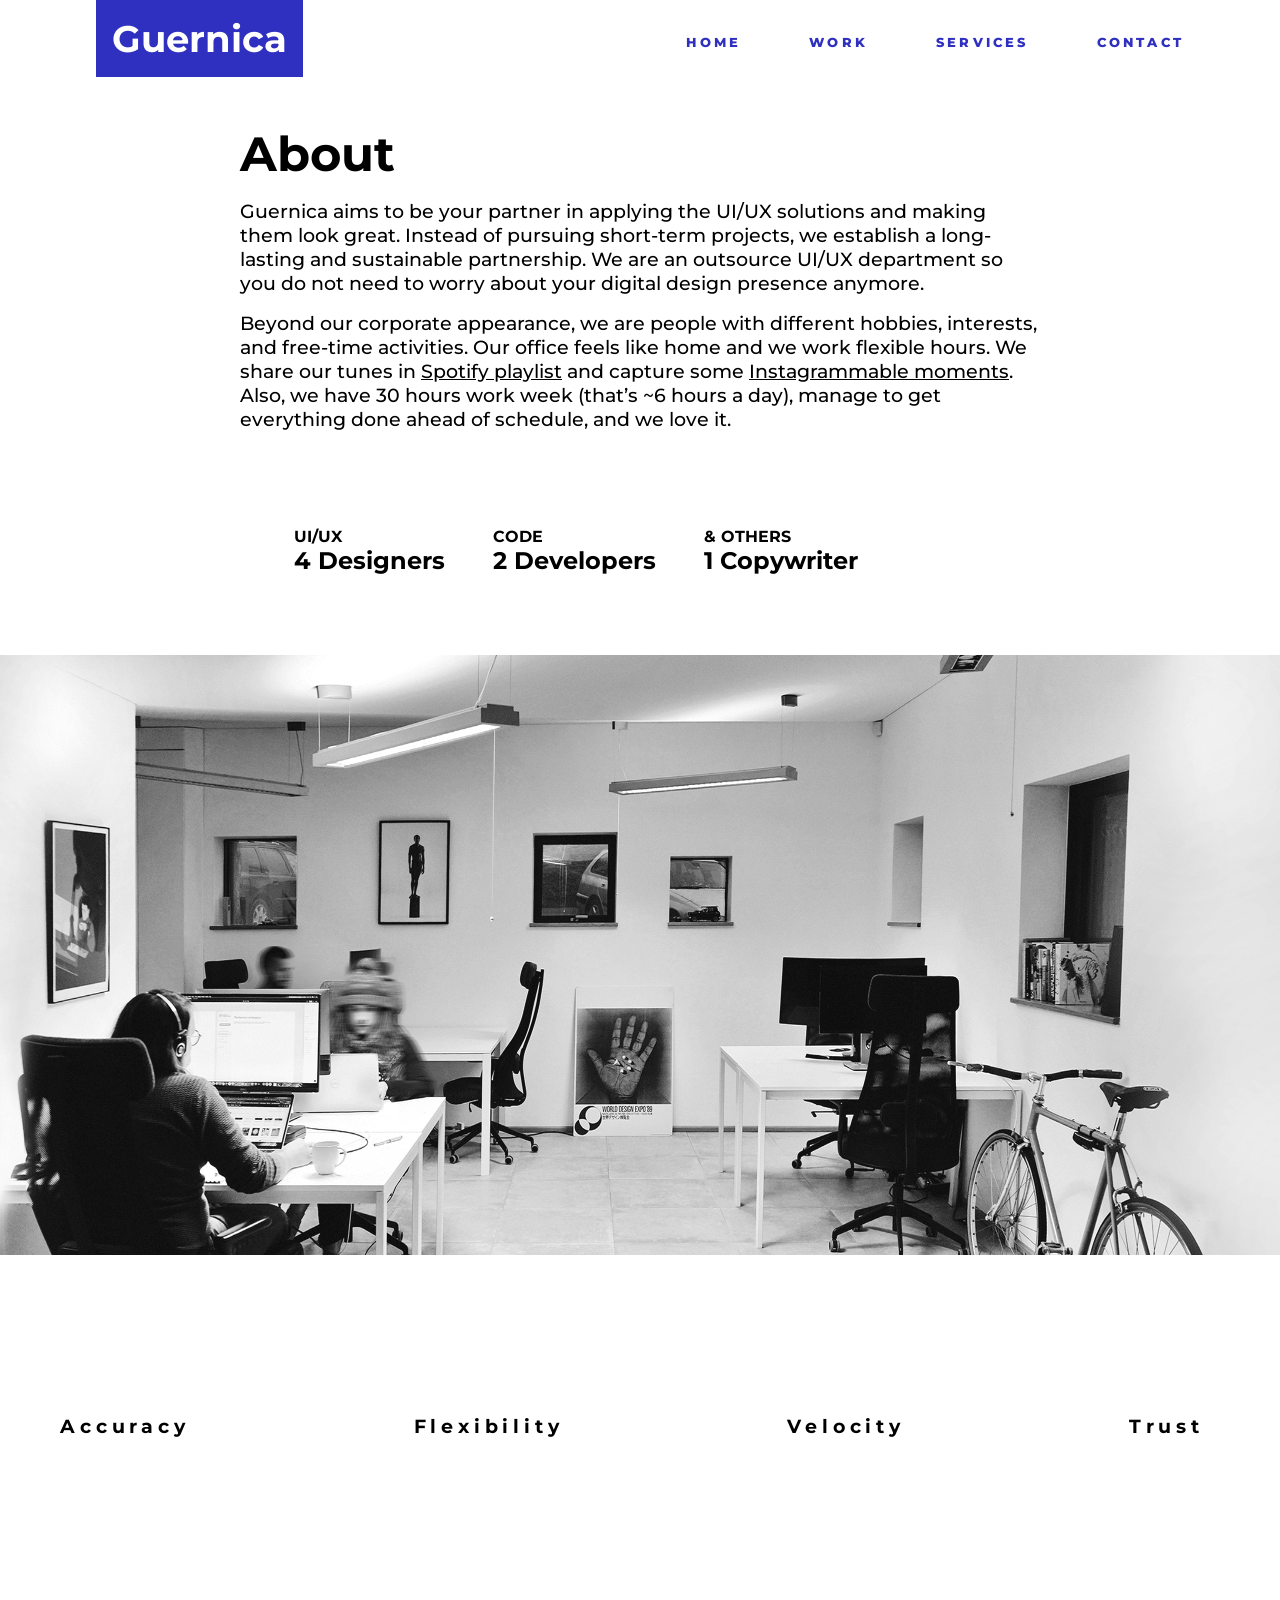
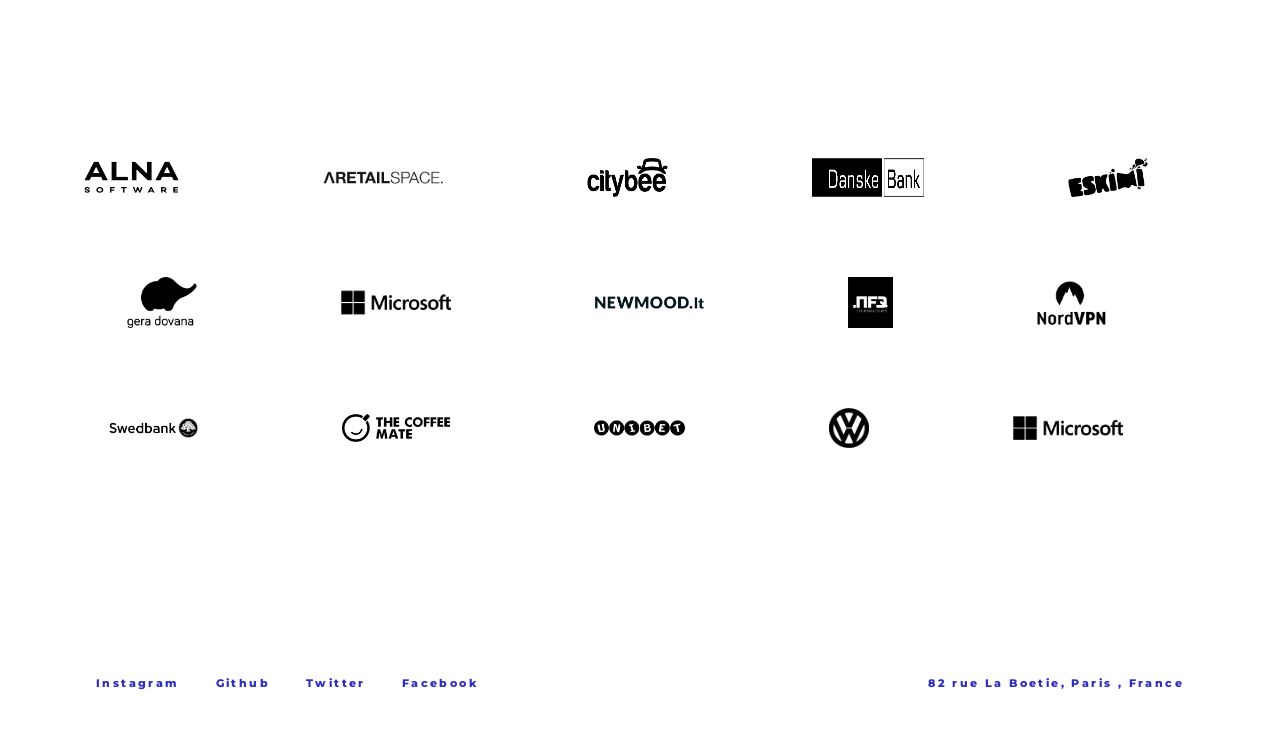
==== about.html @ c2fb76b7 "Initial Commit" ====
<!DOCTYPE html>
<html lang="en">
  <head>
    <meta charset="UTF-8" />
    <meta name="viewport" content="width=device-width, initial-scale=1.0" />
    <title>About</title>
    <link rel="preconnect" href="https://fonts.gstatic.com" />
    <link
      href="https://fonts.googleapis.com/css2?family=Montserrat:wght@300&display=swap"
      rel="stylesheet"
    />
    <link rel="stylesheet" href="./css/style.css" />
    <link rel="stylesheet" href="./css/utilities.css" />
    <link rel="stylesheet" href="./css/animations.css" />
  </head>

  <body>
    <header>
      <nav class="nav flex">
        <div class="logo">
          <h3>Guernica</h3>
        </div>
        <div class="links">
          <a class="b-link" href="home.html">Home</a>
          <a class="b-link" href="work.html">Work</a>
          <a class="b-link" href="services.html">Services</a>
          <a class="b-link" href="contact.html">Contact</a>
        </div>
      </nav>
    </header>
    <section class="main flex">
      <div class="about">
        <h1 id="about-heading" class="from-right">About</h1>
        <p class="from-left">
          Guernica aims to be your partner in applying the UI/UX solutions and
          making them look great. Instead of pursuing short-term projects, we
          establish a long-lasting and sustainable partnership. We are an
          outsource UI/UX department so you do not need to worry about your
          digital design presence anymore.
        </p>

        <p class="from-right">
          Beyond our corporate appearance, we are people with different hobbies,
          interests, and free-time activities. Our office feels like home and we
          work flexible hours. We share our tunes in
          <span> <a href="#">Spotify playlist</a></span> and capture some
          <span><a href="#">Instagrammable moments</a></span
          >. Also, we have 30 hours work week (that’s ~6 hours a day), manage to
          get everything done ahead of schedule, and we love it.
        </p>
      </div>
      <div class="team flex from-bottom">
        <div class="team-data">
          <h4>UI/UX</h4>
          <h2>4 Designers</h2>
        </div>
        <div class="team-data">
          <h4>CODE</h4>
          <h2>2 Developers</h2>
        </div>
        <div class="team-data">
          <h4>& OTHERS</h4>
          <h2>1 Copywriter</h2>
        </div>
      </div>
      <img id="about-img" src="./img/about.png" class="from-right" />
      <div class="pillars flex">
        <div class="accuracy">
          <h3>Accuracy</h3>
        </div>
        <div class="flexibility">
          <h3>Flexibility</h3>
        </div>
        <div class="velocity">
          <h3>Velocity</h3>
        </div>
        <div class="trust">
          <h3>Trust</h3>
        </div>
      </div>
    </section>
    <div class="brands-main">
      <div class="brand-1 flex flex-center from-bottom">
        <img src="./icons/alna.svg" alt="" />
        <img src="./icons/aretailspace.svg" alt="" />
        <img src="./icons/citybee.svg" alt="" />
        <img src="./icons/danskebank.svg" alt="" />
        <img src="./icons/eskimi.svg" alt="" />
      </div>
      <div class="brand-2 flex flex-center from-bottom">
        <img src="./icons/geradovana.svg" alt="" />
        <img src="./icons/microsoft.svg" alt="" />
        <img src="./icons/newmood.svg" alt="" />
        <img src="./icons/nfq@2x.svg" alt="" />
        <img src="./icons/nordvpn.svg" alt="" />
      </div>
      <div class="brand-3 flex flex-center from-bottom">
        <img src="./icons/swedbank.svg" alt="" />
        <img src="./icons/thecoffeemate.svg" alt="" />
        <img src="./icons/unibet.svg" alt="" />
        <img src="./icons/vw.svg" alt="" />
        <img src="./icons/microsoft.svg" alt="" />
      </div>
    </div>
    <footer class="flex">
      <div class="left">
        <a href="#">Instagram</a>
        <a href="#">Github</a>
        <a href="#">Twitter</a>
        <a href="#">Facebook</a>
      </div>
      <div class="right">
        <a href="#"> 82 rue La Boetie, Paris , France </a>
      </div>
    </footer>
  </body>
</html>
---- css/style.css ----
* {
  margin: 0;
  padding: 0;
  box-sizing: border-box;
  font-family: "Montserrat", sans-serif;
}
:root {
  --primary: rgb(48, 48, 192);
  --secondary: black;
  --pillars: rgb(79, 79, 236);
  --nav-load-time: 1000ms;
}
nav {
  animation: nav-load var(--nav-load-time) ease-out;
}
.main {
  flex-direction: column;
  align-items: center;
}

.logo {
  background: var(--primary);
  color: white;
  font-size: 2rem;
  margin-left: 6rem;
  /* text-transform: uppercase; */
}
.logo h3 {
  padding: 1rem;
}
.links {
  margin-right: 6rem;
  margin-top: 2rem;
  word-spacing: 4rem;
}

.heading h1 {
  font-size: 5rem;
  margin-top: 12rem;
  color: var(--primary);
}
.work-btn {
  margin-top: 2rem;
}

footer {
  margin-top: 14rem;
  margin-bottom: 4rem;
  animation: footer-load var(--nav-load-time) ease-out;
}
.left {
  margin-left: 6rem;
  word-spacing: 2rem;
}
footer a {
  text-decoration: none;

  font-size: 0.7rem;

  font-weight: 800;
  color: var(--primary);
  letter-spacing: 0.15rem;
  transition: all 0.5s cubic-bezier(1, 0, 0.58, 0.97);
  position: relative;
}

footer a::before {
  position: absolute;
  content: "";
  width: 100%;
  height: 0.07rem;
  left: 0;
  top: 0.5rem;
  background-color: var(--primary);
  visibility: hidden;
  transform: scaleX(0);
  transition: all 0.5s ease-in-out;
  transform-origin: left;
}

footer a:hover:before {
  visibility: visible;
  transform: scaleX(1);
}
.right {
  margin-right: 6rem;
}

#main-heading {
  animation: type 3s ease-in;
  overflow: hidden;
  white-space: nowrap;
}

/**CONTACT*******************************************************************************************/

.office {
  margin-bottom: -7rem;
}

.office img {
  height: 35rem;
  width: 80rem;
}

.info {
  margin-bottom: 5rem;
  margin-top: 4rem;
}

.contact {
  margin-left: -42rem;
  margin-top: 8rem;
}
.contact h1 {
  font-size: 4rem;
}

.c-main h5 {
  margin-top: 2rem;
  text-transform: uppercase;
  margin-bottom: 0.5rem;
}

.c-left {
  margin-left: -29rem;
}
.c-right {
  margin-right: -36rem;
}

.contact h5 {
  margin-top: 4rem;
}

.link {
  text-decoration: none;
  position: relative;
  color: black;
}

.link::before {
  position: absolute;
  content: "";
  width: 100%;
  height: 0.09rem;
  left: 0;
  top: 0.8rem;
  background-color: black;
  visibility: hidden;
  transform: scaleX(0);
  transition: all 0.5s ease-in-out;
  transform-origin: left;
}

#add::before {
  top: 00.9rem;
}

.link:hover::before {
  visibility: visible;
  transform: scaleX(1);
}
#guernica {
  text-decoration: none;
  position: relative;
  color: black;
}

#guernica::before {
  position: absolute;
  content: "";
  width: 100%;
  height: 0.09rem;
  left: 0;
  top: 1.1rem;
  background-color: black;
  visibility: hidden;
  transform: scaleX(0);
  transition: all 0.5s ease-in-out;
  transform-origin: left;
}

#guernica:hover::before {
  visibility: visible;
  transform: scaleX(1);
}

/**WORK********************************************************************************************/
.card-wrapper {
  display: grid;
  grid-template-columns: repeat(3, 1fr);
  justify-items: space-between;
}
.card-wrapper .card {
  justify-content: center;
  margin-left: 3.5rem;

  width: 23rem;
  height: 23rem;
  margin-top: 8rem;
}
.card-wrapper .card img {
  width: 22rem;
  height: 22rem;
  z-index: 1000;
  transition: all 0.3s ease-in-out;
}
.card-wrapper .card h4 {
  margin-top: 1rem;
  margin-left: 1rem;
}
.card-wrapper .card h2 {
  margin-top: 0.3rem;
  margin-left: 1rem;
}
.card .img:hover img {
  width: 24rem;
  height: 24rem;
}
#work-heading {
  font-size: 4rem;
  margin-left: 5rem;
  margin-top: 4rem;
  transition: all 0.3s ease-in-out;
}
#work-heading:hover {
  color: var(--primary);
}
/**ABOUT page****************************************************************************************/
#about-heading {
  font-size: 3rem;
  transition: all 0.3s ease-in-out;
  margin-top: 3rem;
  margin-left: 15rem;
}
#about-heading:hover {
  color: var(--primary);
}

.about p {
  margin-left: 15rem;
  margin-right: 15rem;
  margin-top: 1rem;
  font-size: 1.2rem;
  font-weight: 500;
}
.about p span a {
  color: black;
  transition: underline 0.3s ease-in-out;
}
.about p span a:hover {
  text-decoration: none;
  color: var(--primary);
  font-weight: 600;
}

.team {
  margin-top: 6rem;
  margin-left: -5rem;
}
.team-data {
  margin-right: 3rem;
}
#about-img {
  margin-top: 5rem;
  width: 1400px;
  height: 600px;
}

.pillars {
  margin-top: 10rem;
  margin-left: -15rem;
}
.pillars div {
  margin-left: 14rem;
  letter-spacing: 0.3rem;
  font-family: serif;
}
.brands-main {
  margin-right: -6rem;
  margin-top: 15rem;
}
.brands-main img {
  margin-right: 9rem;
  margin-top: 5rem;
}
.brand-1 {
  margin-top: 5rem;
}
/**** pillars ***/
.accuracy h3 {
  position: relative;
}
.accuracy h3::before {
  position: absolute;
  content: "Even though digital solutions may look magical, there is no magic in creating them. Here at Guernica governing principle is in-depth strategic thinking. We begin by scanning the relevant field, and search for every opportunity to shine. We do not ask, what makes a great design. Instead we look for an answer, how it contributes to your business’ growth and goals.";
  width: 300%;
  height: 600%;
  left: -4rem;
  top: 3rem;
  visibility: hidden;
  transform: scaleY(0);
  transition: all 0.5s ease-in-out;
  transform-origin: top;
  color: black;
  border: 2px solid var(--pillars);
  font-size: 0.8rem;
  letter-spacing: 0.1rem;
  padding: 0.5rem;
  color: white;

  background: var(--pillars);
  font-weight: 500;
}
.accuracy h3:hover::before {
  visibility: visible;
  transform: scaleY(1);
}
.flexibility h3 {
  position: relative;
}
.flexibility h3::before {
  position: absolute;
  content: "You have a website? Great. A mobile app? Splendid. Digital strategy? Even better. Nevertheless, all of those solutions work if a certain level of integration is achieved. This challenge is best handled by a team of professionals, working in a variety of fields and seeing every aspect of digital universe as a part of a greater whole.";
  width: 270%;
  height: 600%;
  left: -4rem;
  top: 3rem;
  visibility: hidden;
  transform: scaleY(0);
  transition: all 0.5s ease-in-out;
  transform-origin: top;
  color: black;
  border: 2px solid var(--pillars);
  font-size: 0.8rem;
  letter-spacing: 0.1rem;
  padding: 0.5rem;
  color: white;

  background: var(--pillars);
  font-weight: 500;
}
.flexibility h3:hover::before {
  visibility: visible;
  transform: scaleY(1);
}
.velocity h3 {
  position: relative;
}
.velocity h3::before {
  position: absolute;
  content: "Whether time is objective reality or a side effect of quantum entropy, we complete our projects on time. Some of us begin our day at 6 A.M., others finish long after the sunset. When the problem arises, we are always here to help. Deadline is also a strict commitment at Guernica.";
  width: 300%;
  height: 450%;
  left: -4rem;
  top: 3rem;
  visibility: hidden;
  transform: scaleY(0);
  transition: all 0.5s ease-in-out;
  transform-origin: top;
  color: black;
  border: 2px solid var(--pillars);
  font-size: 0.8rem;
  letter-spacing: 0.1rem;
  padding: 0.5rem;
  color: white;

  background: var(--pillars);
  font-weight: 500;
}
.velocity h3:hover::before {
  visibility: visible;
  transform: scaleY(1);
}
.trust h3 {
  position: relative;
}
.trust h3::before {
  position: absolute;
  content: "The client-agency relationship is a two-way alliance. We are committed to our clients' products, and keep all their secrets. We convert the latter into a well-designed mobile app, website or other digital solution. The partnership does not end with the last steps of testing – reviews and revisions are a part of our culture.";
  width: 400%;
  height: 700%;
  left: -4rem;
  top: 3rem;
  visibility: hidden;
  transform: scaleY(0);
  transition: all 0.5s ease-in-out;
  transform-origin: top;
  color: black;
  border: 2px solid var(--pillars);
  font-size: 0.8rem;
  letter-spacing: 0.1rem;
  padding: 0.5rem;
  color: white;

  background: var(--pillars);
  font-weight: 500;
}
.trust h3:hover::before {
  visibility: visible;
  transform: scaleY(1);
}
/***SERVICES Page***********************************************************************************/
#services-heading {
  font-size: 3rem;
  transition: all 0.3s ease-in-out;
  margin-top: 7rem;
  margin-left: -30rem;
  /* text-transform: uppercase; */
}
#services-heading:hover {
  color: var(--primary);
}

.list ol {
  margin-left: -15rem;
  margin-top: 3rem;
}
.list ol li {
  color: black;

  text-decoration: none;
  position: relative;
  font-size: 1.2rem;
  font-weight: 700;
}

.list ol li::before {
  position: absolute;
  content: "";
  width: 37.5rem;
  height: 0.1rem;
  left: 0;
  top: 1.3rem;
  background-color: var(--primary);
  visibility: hidden;
  transform: scaleX(0);
  transition: all 0.5s ease-in-out;
  transform-origin: left;
}
.list ol li:hover::before {
  visibility: visible;
  transform: scaleX(1);
}
.list ol li:hover {
  color: var(--primary);
}

.list ol li::after {
  position: absolute;
  content: "♥withAccuracyFlexibilityVelocityTrust♥";
  width: 100%;
  height: 100%;
  left: 15rem;
  top: 0;
  visibility: hidden;
  transform: scaleX(0);
  transition: all 0.8s ease-in-out;
  transform-origin: left;
  color: black;
}
.list ol li:hover::after {
  visibility: visible;
  transform: scaleX(1);
}
#hr {
  margin-top: 5rem;
}
.contact-btn {
  margin-top: 2rem;
  margin-bottom: 2rem;
}
.contact-btn h1 {
  margin-left: 19rem;
  transition: all 0.3s ease-in-out;
}
.contact-btn button {
  margin-right: 19rem;
}
.contact-btn h1:hover {
  color: var(--primary);
}
---- css/utilities.css ----
.flex {
  display: flex;
  justify-content: space-between;
}
.flex-center {
  justify-content: center;
  /* align-items: flex-start; */
}

/**BLINK**/
.b-link {
  text-decoration: none;
  position: relative;
  color: var(--primary);

  word-spacing: 4rem;
  text-decoration: none;
  text-transform: uppercase;
  font-size: 0.8rem;
  font-weight: 800;
  letter-spacing: 0.2rem;
}

.b-link::before {
  position: absolute;
  content: "";
  width: 100%;
  height: 0.07rem;
  left: 0;
  top: 0.5rem;
  background-color: var(--primary);
  visibility: hidden;
  transform: scaleX(0);
  transition: all 0.5s ease-in-out;
  transform-origin: left;
}
.b-link:hover::before {
  visibility: visible;
  transform: scaleX(1);
}

/**btn**/
.btn {
  width: 10rem;
  height: 3rem;
  border: 0.1rem solid var(--primary);
  color: var(--primary);
  background: white;
  font-weight: 800;
  text-transform: uppercase;
  position: relative;
}

.btn::before {
  content: "";
  position: absolute;
  top: 0;
  left: 0;
  bottom: 0;
  right: 0;
  background-color: var(--primary);
  z-index: -1;

  transition: transform 0.5s ease-in-out;
  transform: scaleX(0);
  transform-origin: left;
}

.btn {
  transition: transform 0.4s ease-in-out;
  z-index: 1;
}
.btn:hover::before {
  transform: scaleX(1);
}
.btn:hover {
  color: white;
}
---- css/animations.css ----
@keyframes nav-load {
  0% {
    transform: translateY(-100%);
  }
  100% {
    transform: translateY(0%);
  }
}

@keyframes footer-load {
  0% {
    transform: translateY(500%);
  }
  100% {
    transform: translateY(0%);
  }
}
@keyframes type {
  0% {
    width: 0ch;
  }
  100% {
    width: 20ch;
  }
}
@keyframes from-left {
  0% {
    transform: translateX(-450%);
  }
  100% {
    transform: translateX(0%);
  }
}
@keyframes from-bottom {
  0% {
    transform: translateY(500%);
  }
  100% {
    transform: translateY(0%);
  }
}

@keyframes from-right {
  0% {
    transform: translateX(150%);
  }
  100% {
    transform: translateX(0%);
  }
}

.from-left {
  animation: from-left 2s ease-in-out;
}
.from-right {
  animation: from-right 2s ease-in-out;
}

.from-bottom {
  animation: from-bottom 2s ease-in-out;
}
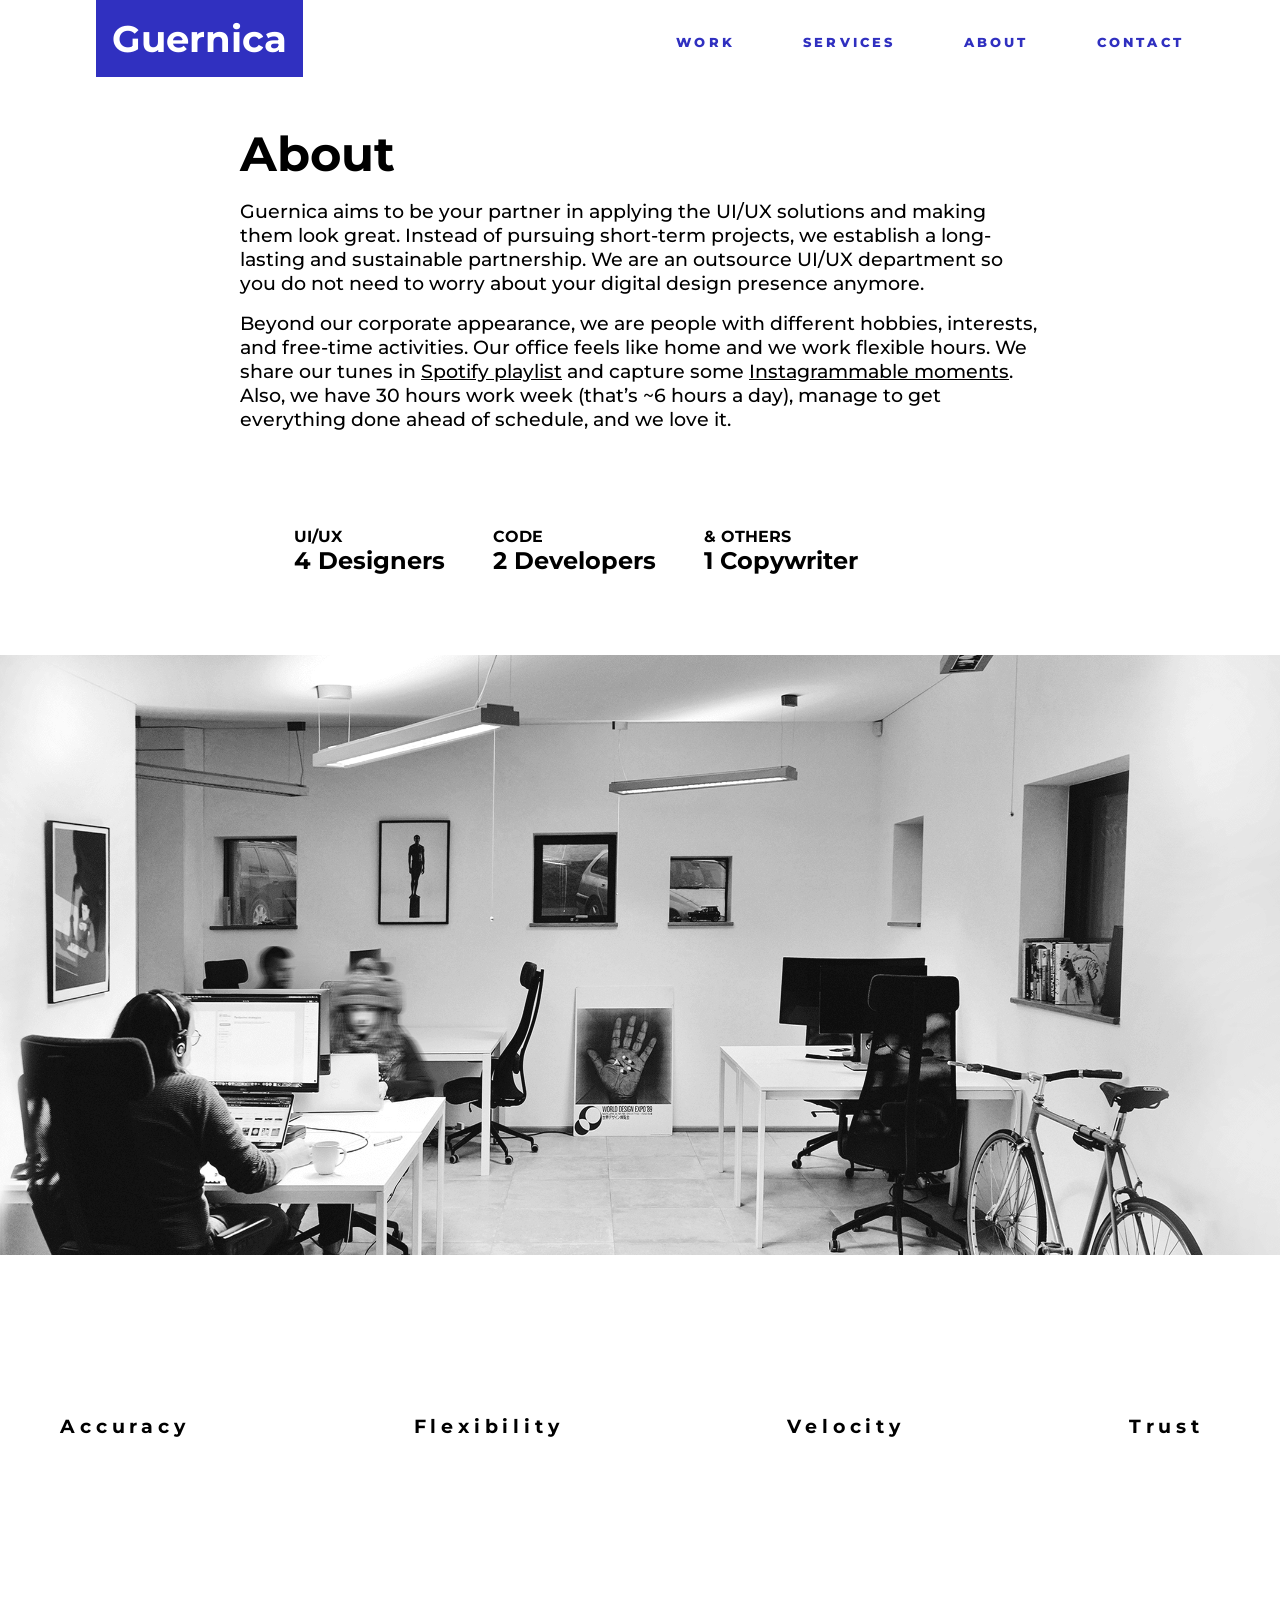
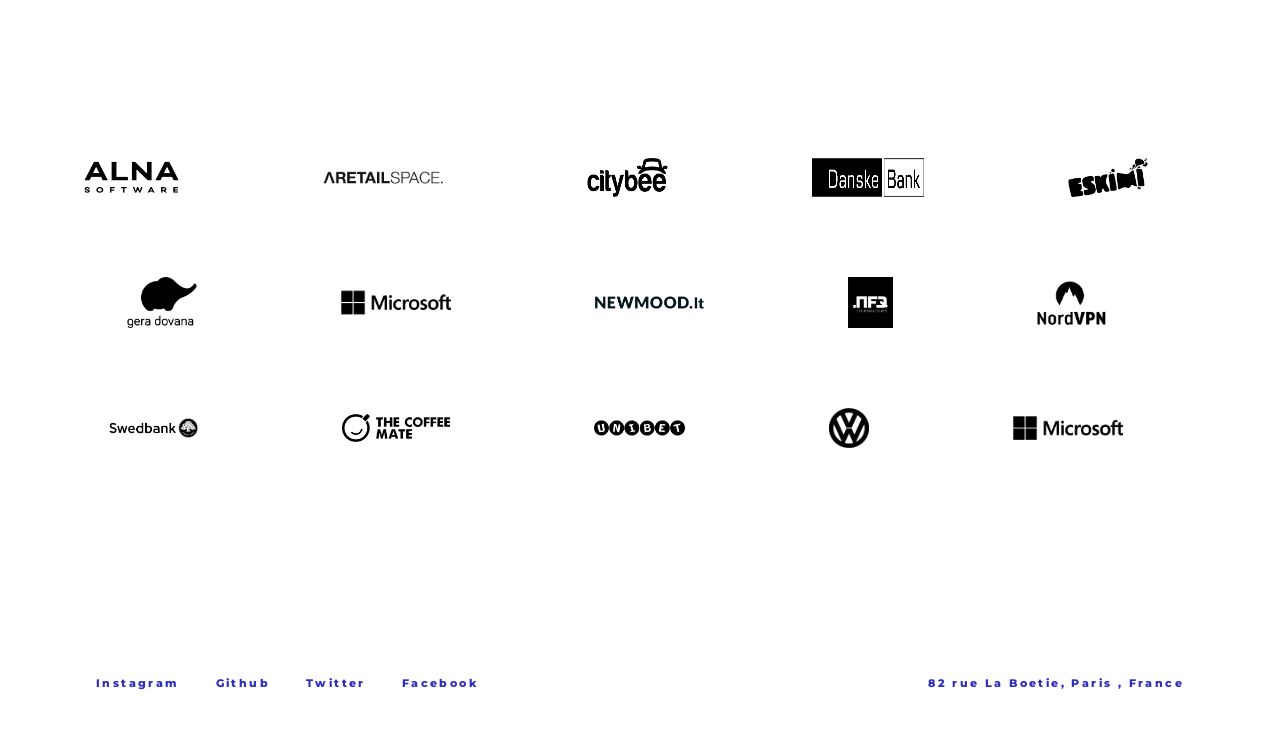
==== commit 48e7daa8: "responsiveness" ====
--- a/about.html
+++ b/about.html
@@ -10,20 +10,18 @@
       rel="stylesheet"
     />
     <link rel="stylesheet" href="./css/style.css" />
-    <link rel="stylesheet" href="./css/utilities.css" />
-    <link rel="stylesheet" href="./css/animations.css" />
   </head>
 
   <body>
     <header>
       <nav class="nav flex">
-        <div class="logo">
+        <div class="logo" id="logo">
           <h3>Guernica</h3>
         </div>
-        <div class="links">
-          <a class="b-link" href="home.html">Home</a>
+        <div class="links" id="links">
           <a class="b-link" href="work.html">Work</a>
           <a class="b-link" href="services.html">Services</a>
+          <a class="b-link" href="about.html">About</a>
           <a class="b-link" href="contact.html">Contact</a>
         </div>
       </nav>
@@ -104,10 +102,14 @@
     </div>
     <footer class="flex">
       <div class="left">
-        <a href="#">Instagram</a>
-        <a href="#">Github</a>
-        <a href="#">Twitter</a>
-        <a href="#">Facebook</a>
+        <a href="https://www.instagram.com/officialadityasinha/?hl=en"
+          >Instagram</a
+        >
+        <a href="https://github.com/adityawebdev">Github</a>
+        <a href="https://twitter.com/AdiS3201">Twitter</a>
+        <a href="https://www.facebook.com/profile.php?id=100015627424337"
+          >Facebook</a
+        >
       </div>
       <div class="right">
         <a href="#"> 82 rue La Boetie, Paris , France </a>
--- a/css/style.css
+++ b/css/style.css
@@ -1,3 +1,7 @@
+@import url("utilities.css");
+@import url("animations.css");
+@import url("responsive.css");
+
 * {
   margin: 0;
   padding: 0;
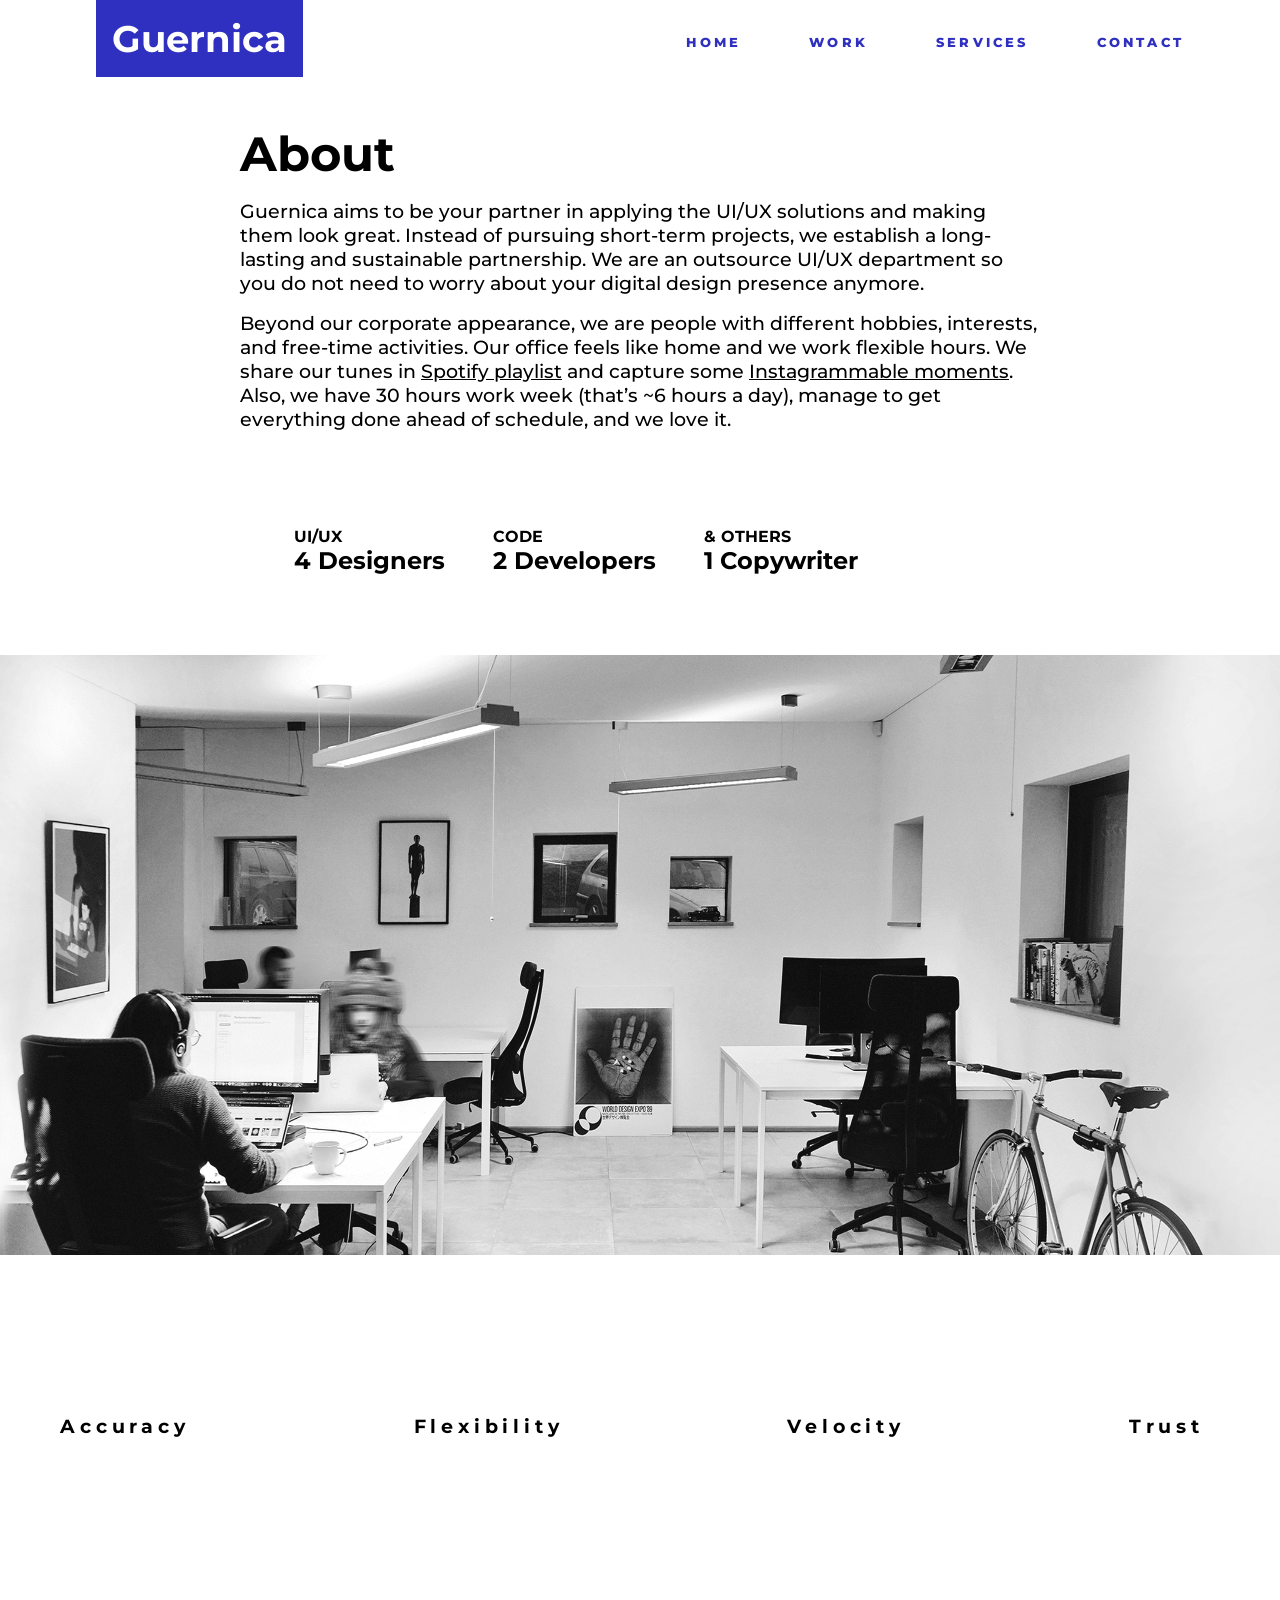
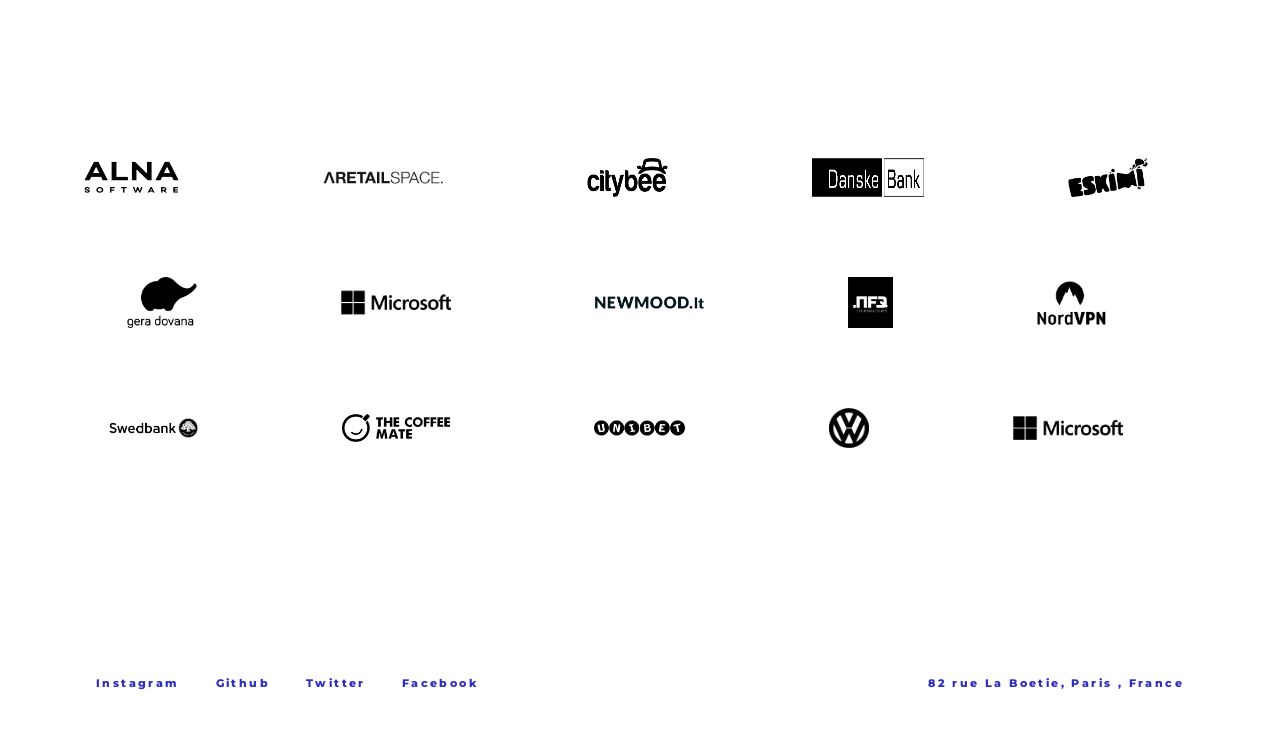
==== commit c6ab8538: "home -> index" ====
--- a/about.html
+++ b/about.html
@@ -19,9 +19,10 @@
           <h3>Guernica</h3>
         </div>
         <div class="links" id="links">
+          <a class="b-link" href="index.html">Home</a>
           <a class="b-link" href="work.html">Work</a>
           <a class="b-link" href="services.html">Services</a>
-          <a class="b-link" href="about.html">About</a>
+
           <a class="b-link" href="contact.html">Contact</a>
         </div>
       </nav>
